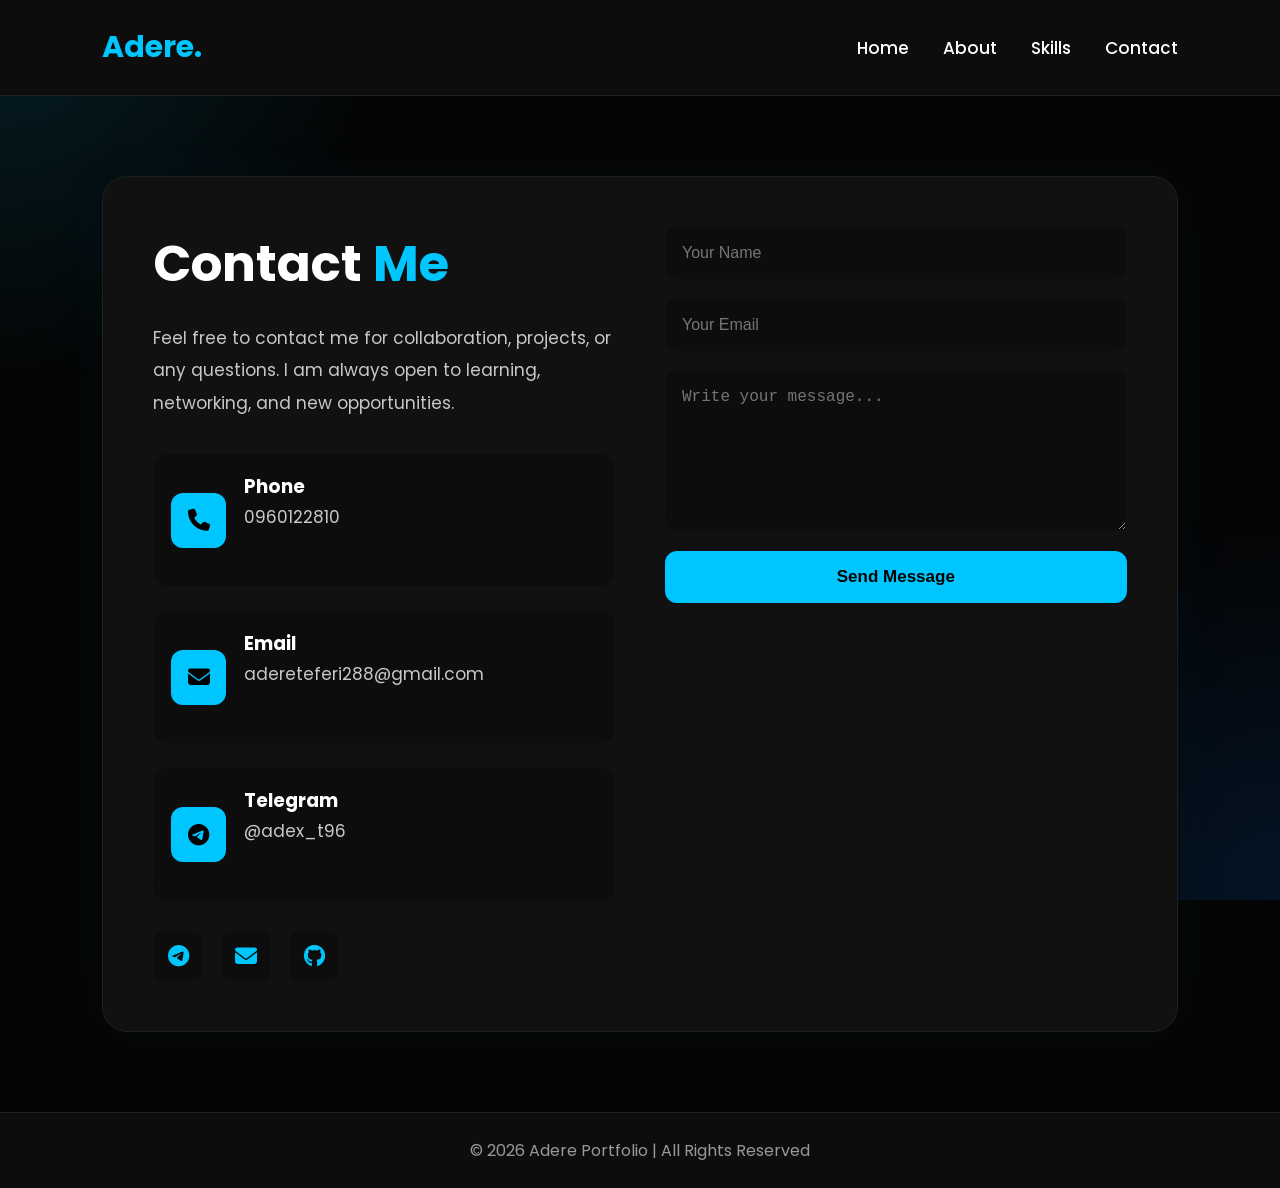
==== contact.html @ becfd5ee "initial commit" ====
<!DOCTYPE html>
<html lang="en">
<head>
<meta charset="UTF-8">
<meta name="viewport" content="width=device-width, initial-scale=1.0">

<title>Contact Me</title>

<!-- GOOGLE FONT -->
<link href="https://fonts.googleapis.com/css2?family=Poppins:wght@300;400;500;600;700&display=swap" rel="stylesheet">

<!-- FONT AWESOME -->
<link rel="stylesheet"
href="https://cdnjs.cloudflare.com/ajax/libs/font-awesome/6.5.1/css/all.min.css"/>

<!-- CUSTOM STYLES -->
<link rel="stylesheet" href="styles.css">


</head>

<body class="contact-page">

<!-- HEADER -->
<header>

    <div class="logo">Adere.</div>

    <nav>
        <a href="index.html">Home</a>
        <a href="about.html">About</a>
        <a href="skills.html">Skills</a>
        <a href="contact.html">Contact</a>
    </nav>

</header>

<!-- CONTACT SECTION -->
<section class="contact">

    <div class="contact-container">

        <!-- LEFT -->
        <div class="contact-info">

            <h1>
                Contact <span>Me</span>
            </h1>

            <p>
                Feel free to contact me for collaboration,
                projects, or any questions. I am always open
                to learning, networking, and new opportunities.
            </p>

            <!-- PHONE -->
            <div class="info-box">
                <i class="fas fa-phone"></i>

                <div>
                    <h3>Phone</h3>
                    <p>0960122810</p>
                </div>
            </div>

            <!-- EMAIL -->
            <div class="info-box">
                <i class="fas fa-envelope"></i>

                <div>
                    <h3>Email</h3>
                    <p>adereteferi288@gmail.com</p>
                </div>
            </div>

            <!-- TELEGRAM -->
            <div class="info-box">
                <i class="fab fa-telegram"></i>

                <div>
                    <h3>Telegram</h3>
                    <p>@adex_t96</p>
                </div>
            </div>

            <!-- SOCIAL -->
            <div class="social-links">

                <a href="https://t.me/adex_t96" target="_blank">
                    <i class="fab fa-telegram"></i>
                </a>

                <a href="mailto:adereteferi288@gmail.com">
                    <i class="fas fa-envelope"></i>
                </a>

                <a href="#">
                    <i class="fab fa-github"></i>
                </a>

            </div>

        </div>

        <!-- RIGHT -->
        <div class="contact-form">

            <form>

                <input
                type="text"
                placeholder="Your Name"
                required>

                <input
                type="email"
                placeholder="Your Email"
                required>

                <textarea
                rows="7"
                placeholder="Write your message..."
                required></textarea>

                <button type="submit">
                    Send Message
                </button>

            </form>

        </div>

    </div>

</section>

<!-- FOOTER -->
<footer>

    <p>
        © 2026 Adere Portfolio | All Rights Reserved
    </p>

</footer>

</body>
</html>
---- styles.css ----
*{
    margin:0;
    padding:0;
    box-sizing:border-box;
}

body{
    font-family:'Poppins',sans-serif;
    background:#050505;
    color:white;
    overflow-x:hidden;
}

/* BACKGROUND GLOW */
body::before{
    content:'';
    position:fixed;
    inset:0;
    background:
    radial-gradient(circle at top left,#00c6ff22,transparent 25%),
    radial-gradient(circle at bottom right,#0077ff22,transparent 25%);
    z-index:-1;
}

/* HEADER */
header{
    display:flex;
    justify-content:space-between;
    align-items:center;
    padding:25px 8%;
    background:#0d0d0d;
    border-bottom:1px solid #1f1f1f;
    position:sticky;
    top:0;
    z-index:1000;
    backdrop-filter:blur(10px);
}

.logo{
    font-size:30px;
    font-weight:700;
    color:#00c6ff;
}

/* NAVIGATION */
nav a{
    color:white;
    text-decoration:none;
    margin-left:30px;
    font-size:17px;
    font-weight:500;
    transition:0.3s;
    position:relative;
}

nav a::after{
    content:'';
    width:0;
    height:2px;
    background:#00c6ff;
    position:absolute;
    left:0;
    bottom:-6px;
    transition:0.4s;
}

nav a:hover::after{
    width:100%;
}

nav a:hover{
    color:#00c6ff;
}

/* FOOTER */
footer{
    background:#0d0d0d;
    text-align:center;
    padding:25px;
    border-top:1px solid #1f1f1f;
    color:#999;
}

/* ANIMATIONS */
@keyframes fadeLeft{
    from{
        opacity:0;
        transform:translateX(-50px);
    }
    to{
        opacity:1;
        transform:translateX(0);
    }
}

@keyframes fadeRight{
    from{
        opacity:0;
        transform:translateX(50px);
    }
    to{
        opacity:1;
        transform:translateX(0);
    }
}

/* MOBILE */
@media(max-width:950px){

    header{
        flex-direction:column;
        gap:15px;
    }

    nav a{
        margin:0 10px;
    }
}

/* CONTACT PAGE */
.contact-page body{
    background:#050505;
}

.contact-page body::before{
    background:
    radial-gradient(circle at top left,#00c6ff22,transparent 25%),
    radial-gradient(circle at bottom right,#0077ff22,transparent 25%);
}

.contact-page header{
    backdrop-filter:blur(10px);
}

.contact-page .logo{
    font-size:30px;
}

.contact-page nav a{
    font-weight:500;
}

/* CONTACT SECTION */
.contact-page .contact{
    min-height:90vh;
    display:flex;
    justify-content:center;
    align-items:center;
    padding:80px 8%;
}

/* CONTAINER */
.contact-page .contact-container{
    width:100%;
    max-width:1100px;
    display:grid;
    grid-template-columns:1fr 1fr;
    gap:50px;
    background:#111;
    padding:50px;
    border-radius:25px;
    border:1px solid #1f1f1f;

    box-shadow:
    0 0 30px rgba(0,0,0,0.4),
    0 0 60px rgba(0,198,255,0.05);
}

/* LEFT SIDE */
.contact-page .contact-info{
    animation:fadeLeft 1s ease;
}

.contact-page .contact-info h1{
    font-size:50px;
    margin-bottom:20px;
}

.contact-page .contact-info h1 span{
    color:#00c6ff;
}

.contact-page .contact-info p{
    color:#c7c7c7;
    line-height:1.9;
    margin-bottom:35px;
    font-size:17px;
}

/* INFO BOX */
.contact-page .info-box{
    display:flex;
    align-items:center;
    gap:18px;
    margin-bottom:25px;
    background:#0d0d0d;
    padding:18px;
    border-radius:15px;
    transition:0.4s;
}

.contact-page .info-box:hover{
    transform:translateX(10px);
    border:1px solid #00c6ff55;
}

.contact-page .info-box i{
    width:55px;
    height:55px;
    display:flex;
    align-items:center;
    justify-content:center;
    background:#00c6ff;
    color:black;
    border-radius:12px;
    font-size:22px;
}

/* FORM */
.contact-page .contact-form{
    animation:fadeRight 1s ease;
}

.contact-page .contact-form form{
    display:flex;
    flex-direction:column;
}

/* INPUTS */
.contact-page input,
.contact-page textarea{
    width:100%;
    padding:16px;
    margin-bottom:20px;
    border:none;
    outline:none;
    border-radius:12px;
    background:#0d0d0d;
    color:white;
    font-size:16px;
    border:1px solid transparent;
    transition:0.3s;
}

.contact-page input:focus,
.contact-page textarea:focus{
    border-color:#00c6ff;
    box-shadow:0 0 15px rgba(0,198,255,0.2);
}

/* BUTTON */
.contact-page button{
    padding:16px;
    background:#00c6ff;
    color:black;
    border:none;
    border-radius:12px;
    font-size:17px;
    font-weight:600;
    cursor:pointer;
    transition:0.4s;
}

.contact-page button:hover{
    transform:translateY(-5px);
    box-shadow:0 0 25px rgba(0,198,255,0.5);
}

/* SOCIAL ICONS */
.contact-page .social-links{
    margin-top:30px;
    display:flex;
    gap:18px;
}

.contact-page .social-links a{
    width:50px;
    height:50px;
    display:flex;
    align-items:center;
    justify-content:center;
    border-radius:12px;
    background:#0d0d0d;
    color:#00c6ff;
    font-size:22px;
    text-decoration:none;
    transition:0.4s;
}

.contact-page .social-links a:hover{
    background:#00c6ff;
    color:black;
    transform:translateY(-5px);
}

/* MOBILE */
@media(max-width:950px){
    .contact-page .contact-container{
        grid-template-columns:1fr;
        padding:35px;
    }

    .contact-page .contact-info h1{
        font-size:40px;
    }
}

/* INDEX PAGE */
.index-page body{
    background:#000;
}

.index-page body::before{
    background:
    radial-gradient(circle at top left,#0077ff22,transparent 25%),
    radial-gradient(circle at bottom right,#00ffee11,transparent 25%);
}

.index-page header{
    backdrop-filter:none;
}

.index-page .logo{
    font-size:28px;
}

.index-page nav a{
    font-weight:400;
}

/* HERO SECTION */
.index-page .hero{
    min-height:90vh;
    display:flex;
    align-items:center;
    justify-content:space-between;
    padding:60px 8%;
    gap:50px;
}

/* LEFT CONTENT */
.index-page .hero-text{
    flex:1;
    animation:fadeInLeft 1.2s ease;
}

.index-page .hero-text h1{
    font-size:65px;
    line-height:1.2;
    margin-bottom:20px;
}

.index-page .hero-text h1 span{
    color:#00c6ff;
}

.index-page .hero-text p{
    font-size:20px;
    color:#ccc;
    line-height:1.8;
    margin-bottom:35px;
    max-width:600px;
}

/* BUTTONS */
.index-page .buttons{
    display:flex;
    gap:20px;
}

.index-page .btn{
    padding:15px 35px;
    border:none;
    border-radius:8px;
    text-decoration:none;
    font-size:17px;
    font-weight:600;
    transition:0.4s;
    cursor:pointer;
}

/* PRIMARY BUTTON */
.index-page .btn-primary{
    background:#00c6ff;
    color:black;
}

.index-page .btn-primary:hover{
    transform:translateY(-5px);
    box-shadow:0 0 25px #00c6ff;
}

/* SECOND BUTTON */
.index-page .btn-secondary{
    border:2px solid #00c6ff;
    color:#00c6ff;
    background:transparent;
}

.index-page .btn-secondary:hover{
    background:#00c6ff;
    color:black;
    transform:translateY(-5px);
}

/* RIGHT IMAGE */
.index-page .hero-image{
    flex:1;
    display:flex;
    justify-content:flex-end;
    animation:fadeInRight 1.2s ease;
}

.index-page .hero-image img{
    width:420px;
    max-width:100%;
    height:550px;
    border-radius:20px;
    object-fit:cover;

    border:3px solid #00c6ff33;

    box-shadow:
    0 0 30px rgba(0,198,255,0.25),
    0 0 80px rgba(0,198,255,0.12);

    transition:0.5s;
}

.index-page .hero-image img:hover{
    transform:scale(1.03);
    box-shadow:
    0 0 40px rgba(0,198,255,0.4),
    0 0 100px rgba(0,198,255,0.2);
}

/* FOOTER */
.index-page footer{
    background:#0a0a0a;
    border-top:1px solid #222;
    color:#aaa;
}

/* ANIMATIONS */
@keyframes fadeInLeft{
    from{
        opacity:0;
        transform:translateX(-60px);
    }
    to{
        opacity:1;
        transform:translateX(0);
    }
}

@keyframes fadeInRight{
    from{
        opacity:0;
        transform:translateX(60px);
    }
    to{
        opacity:1;
        transform:translateX(0);
    }
}

/* MOBILE */
@media(max-width:950px){
    .index-page .hero{
        flex-direction:column-reverse;
        text-align:center;
        padding-top:40px;
    }

    .index-page .hero-text h1{
        font-size:42px;
    }

    .index-page .hero-text p{
        margin:auto;
        margin-bottom:30px;
    }

    .index-page .buttons{
        justify-content:center;
        flex-wrap:wrap;
    }

    .index-page .hero-image{
        justify-content:center;
    }

    .index-page .hero-image img{
        width:350px;
    }
}

/* ABOUT PAGE */
.about-page body{
    background:#000;
}

.about-page body::before{
    background:
    radial-gradient(circle at top left,#0077ff22,transparent 25%),
    radial-gradient(circle at bottom right,#00ffee11,transparent 25%);
}

/* HEADER */
.about-page header{
    background:#0a0a0a;
    padding:30px 8%;
    text-align:center;
    border-bottom:1px solid #222;
    animation:slideDown 1s ease;
    position:static;
    display:block;
    justify-content:normal;
    align-items:normal;
}

.about-page header h1{
    font-size:48px;
    color:#00c6ff;
    letter-spacing:2px;
}

.about-page .logo{
    display:none;
}

/* NAVIGATION */
.about-page nav{
    background:#111;
    padding:18px;
    text-align:center;
    position:sticky;
    top:0;
    z-index:1000;
}

.about-page nav a{
    margin:0 20px;
    font-weight:600;
}

/* ABOUT SECTION */
.about-page section{
    max-width:1100px;
    margin:60px auto;
    padding:50px;
    background:#111;
    border-radius:25px;
    border:1px solid #222;
    box-shadow:0 0 30px rgba(0,0,0,0.5);
    animation:fadeIn 1.5s ease;
}

/* TITLE */
.about-page section h2{
    font-size:42px;
    text-align:center;
    margin-bottom:35px;
    color:#00c6ff;
}

/* TEXT */
.about-page section p{
    font-size:18px;
    line-height:2;
    color:#ccc;
    margin-bottom:25px;
    text-align:justify;
}

/* HIGHLIGHT */
.about-page .highlight{
    color:#00c6ff;
    font-weight:600;
}

/* FOOTER */
.about-page footer{
    background:#0a0a0a;
    border-top:1px solid #222;
    color:#aaa;
    margin-top:50px;
}

/* ANIMATIONS */
@keyframes fadeIn{
    from{
        opacity:0;
        transform:translateY(40px);
    }
    to{
        opacity:1;
        transform:translateY(0);
    }
}

@keyframes slideDown{
    from{
        opacity:0;
        transform:translateY(-50px);
    }
    to{
        opacity:1;
        transform:translateY(0);
    }
}

/* MOBILE */
@media(max-width:768px){
    .about-page header h1{
        font-size:36px;
    }

    .about-page nav a{
        display:block;
        margin:12px 0;
    }

    .about-page section{
        width:92%;
        padding:30px;
    }

    .about-page section h2{
        font-size:32px;
    }

    .about-page section p{
        font-size:16px;
        line-height:1.8;
    }
}

/* SKILLS PAGE */
.skills-page body{
    background:#000;
}

.skills-page body::before{
    background:
    radial-gradient(circle at top left,#0077ff22,transparent 25%),
    radial-gradient(circle at bottom right,#00ffee11,transparent 25%);
}

/* HEADER */
.skills-page header{
    background:#0a0a0a;
    padding:25px 8%;
    text-align:center;
    border-bottom:1px solid #222;
    animation:slideDown 1s ease;
    position:static;
    display:block;
    justify-content:normal;
    align-items:normal;
}

.skills-page header h1{
    font-size:48px;
    color:#00c6ff;
    letter-spacing:2px;
}

.skills-page .logo{
    display:none;
}

/* NAVIGATION */
.skills-page nav{
    background:#111;
    padding:18px;
    text-align:center;
    position:sticky;
    top:0;
    z-index:1000;
}

.skills-page nav a{
    margin:0 20px;
    font-weight:600;
}

/* SECTION */
.skills-page section{
    padding:80px 8%;
    text-align:center;
    animation:fadeIn 1.5s ease;
}

.skills-page section h2{
    font-size:40px;
    margin-bottom:50px;
    color:#00c6ff;
}

/* SKILLS GRID */
.skills-page .skills-container{
    display:grid;
    grid-template-columns:repeat(auto-fit,minmax(220px,1fr));
    gap:30px;
}

/* SKILL CARD */
.skills-page .skill-card{
    background:#111;
    padding:40px 20px;
    border-radius:20px;
    border:1px solid #222;
    transition:0.4s;
    box-shadow:0 0 20px rgba(0,0,0,0.4);
}

.skills-page .skill-card:hover{
    transform:translateY(-10px);
    border-color:#00c6ff;
    box-shadow:0 0 25px rgba(0,198,255,0.4);
}

/* ICONS */
.skills-page .skill-card i{
    font-size:55px;
    margin-bottom:20px;
    color:#00c6ff;
}

/* TEXT */
.skills-page .skill-card h3{
    font-size:24px;
    margin-bottom:10px;
}

.skills-page .skill-card p{
    font-size:16px;
    color:#bbb;
}

/* FOOTER */
.skills-page footer{
    background:#0a0a0a;
    border-top:1px solid #222;
    color:#aaa;
    margin-top:50px;
}

/* ANIMATIONS */
@keyframes fadeIn{
    from{
        opacity:0;
        transform:translateY(40px);
    }
    to{
        opacity:1;
        transform:translateY(0);
    }
}

@keyframes slideDown{
    from{
        opacity:0;
        transform:translateY(-50px);
    }
    to{
        opacity:1;
        transform:translateY(0);
    }
}

/* MOBILE */
@media(max-width:768px){
    .skills-page header h1{
        font-size:36px;
    }

    .skills-page nav a{
        display:block;
        margin:12px 0;
    }

    .skills-page section h2{
        font-size:32px;
    }
}
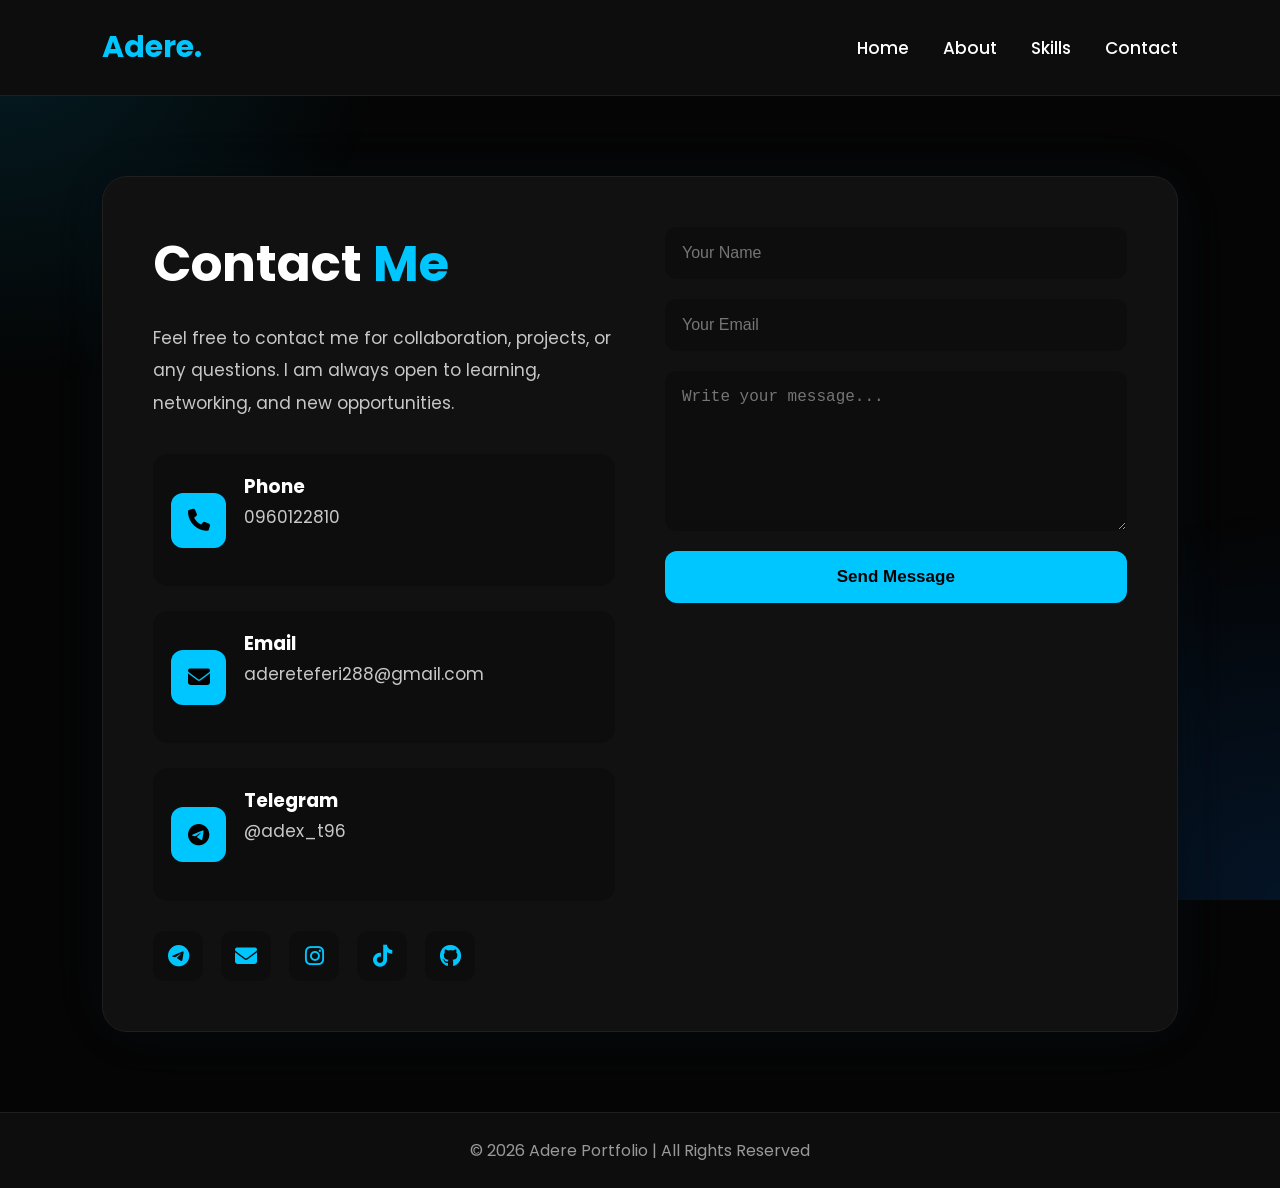
==== commit 374a3de1: "Add Instagram and TikTok links to contact page" ====
--- a/contact.html
+++ b/contact.html
@@ -16,7 +16,7 @@
 <!-- CUSTOM STYLES -->
 <link rel="stylesheet" href="styles.css">
 
-
+ 
 </head>
 
 <body class="contact-page">
@@ -54,34 +54,40 @@
             </p>
 
             <!-- PHONE -->
-            <div class="info-box">
-                <i class="fas fa-phone"></i>
+            <a href="tel:0960122810" style="text-decoration:none;color:inherit;">
+                <div class="info-box">
+                    <i class="fas fa-phone"></i>
 
-                <div>
-                    <h3>Phone</h3>
-                    <p>0960122810</p>
+                    <div>
+                        <h3>Phone</h3>
+                        <p>0960122810</p>
+                    </div>
                 </div>
-            </div>
+            </a>
 
             <!-- EMAIL -->
-            <div class="info-box">
-                <i class="fas fa-envelope"></i>
+            <a href="mailto:adereteferi288@gmail.com" style="text-decoration:none;color:inherit;">
+                <div class="info-box">
+                    <i class="fas fa-envelope"></i>
 
-                <div>
-                    <h3>Email</h3>
-                    <p>adereteferi288@gmail.com</p>
+                    <div>
+                        <h3>Email</h3>
+                        <p>adereteferi288@gmail.com</p>
+                    </div>
                 </div>
-            </div>
+            </a>
 
             <!-- TELEGRAM -->
-            <div class="info-box">
-                <i class="fab fa-telegram"></i>
+            <a href="https://t.me/adex_t96" target="_blank" style="text-decoration:none;color:inherit;">
+                <div class="info-box">
+                    <i class="fab fa-telegram"></i>
 
-                <div>
-                    <h3>Telegram</h3>
-                    <p>@adex_t96</p>
+                    <div>
+                        <h3>Telegram</h3>
+                        <p>@adex_t96</p>
+                    </div>
                 </div>
-            </div>
+            </a>
 
             <!-- SOCIAL -->
             <div class="social-links">
@@ -92,6 +98,14 @@
 
                 <a href="mailto:adereteferi288@gmail.com">
                     <i class="fas fa-envelope"></i>
+                </a>
+
+                <a href="https://www.instagram.com/adex_t96" target="_blank">
+                    <i class="fab fa-instagram"></i>
+                </a>
+
+                <a href="https://www.tiktok.com/@adex_t96" target="_blank">
+                    <i class="fab fa-tiktok"></i>
                 </a>
 
                 <a href="#">
